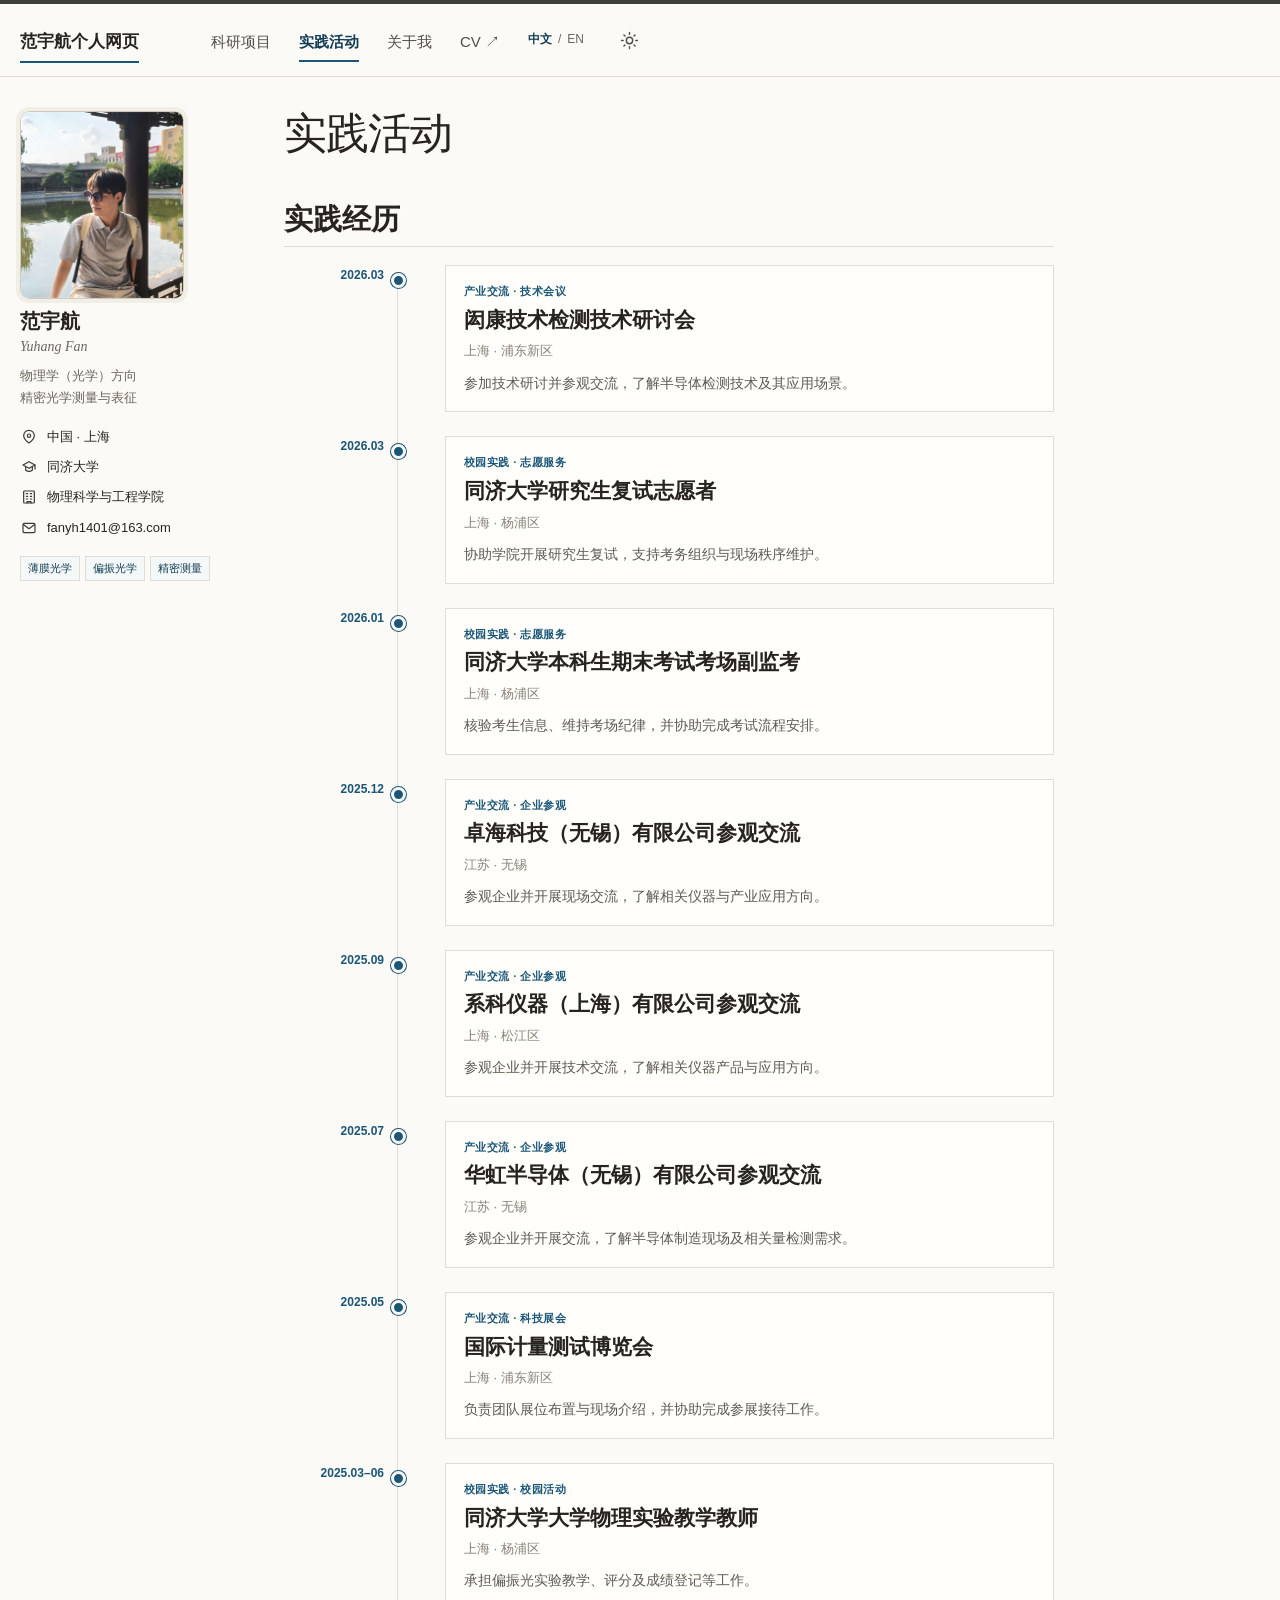
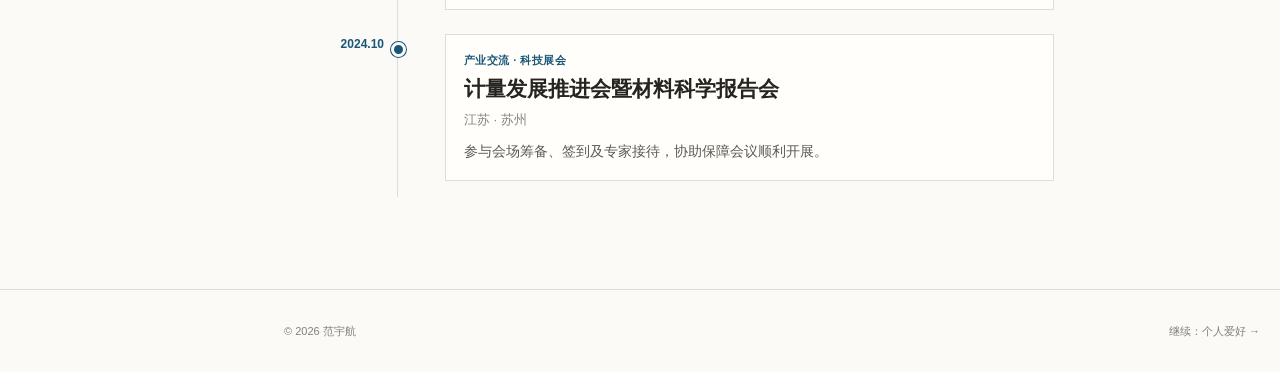
==== activities.html @ e4bcabfd "Initial personal website" ====
<!doctype html>
<html lang="zh-CN">
<head>
  <meta charset="utf-8">
  <meta name="viewport" content="width=device-width, initial-scale=1">
  <meta name="description" content="范宇航的实践活动与相关经历。">
  <title>实践活动｜范宇航</title>
  <script>
    (() => {
      try {
        const savedTheme = localStorage.getItem('site-theme');
        document.documentElement.dataset.theme = savedTheme || 'light';
      } catch { document.documentElement.dataset.theme = 'light'; }
    })();
  </script>
  <link rel="stylesheet" href="styles.css">
</head>
<body data-page="activities" data-language="zh" data-page-zh="activities.html" data-page-en="activities-en.html">
  <a class="skip-link" href="#main-content">跳到主要内容</a>

  <header class="site-header">
    <div class="header-shell">
      <a class="site-title" href="index.html">范宇航个人网页</a>
      <button class="menu-toggle" type="button" aria-expanded="false" aria-controls="primary-navigation">
        <span></span><span></span><span></span>
        <span class="sr-only">打开导航菜单</span>
      </button>
      <nav id="primary-navigation" class="primary-nav" aria-label="主导航">
        <a href="research.html" data-nav="research">科研项目</a>
        <a href="activities.html" data-nav="activities">实践活动</a>
        <a href="index.html" data-nav="home">关于我</a>
        <a href="output/pdf/CV-en.pdf" target="_blank" rel="noopener">CV ↗</a>
        <div class="language-switcher" aria-label="语言选择">
          <a href="activities.html" data-language-choice="zh" aria-current="true">中文</a><span>/</span><a href="activities-en.html" data-language-choice="en">EN</a>
        </div>
        <button class="theme-toggle" type="button" aria-label="切换为夜间模式" title="切换为夜间模式">
          <svg class="theme-icon icon-sun" viewBox="0 0 24 24" aria-hidden="true"><circle cx="12" cy="12" r="4"/><path d="M12 2v2M12 20v2M4.93 4.93l1.42 1.42M17.66 17.66l1.41 1.41M2 12h2M20 12h2M4.93 19.07l1.42-1.42M17.66 6.34l1.41-1.41"/></svg>
          <svg class="theme-icon icon-moon" viewBox="0 0 24 24" aria-hidden="true"><path d="M12 3a6 6 0 0 0 9 9 9 9 0 1 1-9-9Z"/></svg>
        </button>
      </nav>
    </div>
  </header>

  <div class="page-shell">
    <aside class="profile-sidebar" aria-label="个人资料">
      <div class="profile-photo">
        <img src="assets/images/profile-yuhang-fan.png" alt="范宇航的个人照片" width="164" height="188" draggable="false">
      </div>
      <h2>范宇航</h2>
      <p class="profile-name-en">Yuhang Fan</p>
      <p class="profile-subtitle">物理学（光学）方向<br>精密光学测量与表征</p>
      <ul class="profile-details">
        <li><span class="detail-icon" aria-hidden="true"><svg viewBox="0 0 24 24"><path d="M20 10c0 5-8 11-8 11S4 15 4 10a8 8 0 1 1 16 0Z"/><circle cx="12" cy="10" r="2.5"/></svg></span><span>中国 · 上海</span></li>
        <li><span class="detail-icon" aria-hidden="true"><svg viewBox="0 0 24 24"><path d="m3 9 9-5 9 5-9 5-9-5Z"/><path d="M7 12v5c3 2 7 2 10 0v-5M21 9v6"/></svg></span><span>同济大学</span></li>
        <li><span class="detail-icon" aria-hidden="true"><svg viewBox="0 0 24 24"><rect x="4" y="3" width="16" height="18" rx="1"/><path d="M8 7h2M14 7h2M8 11h2M14 11h2M8 15h2M14 15h2M9 21v-2h6v2"/></svg></span><span>物理科学与工程学院</span></li>
        <li><span class="detail-icon" aria-hidden="true"><svg viewBox="0 0 24 24"><rect x="3" y="5" width="18" height="14" rx="2"/><path d="m4 7 8 6 8-6"/></svg></span><a href="mailto:fanyh1401@163.com">fanyh1401@163.com</a></li>
      </ul>
      <div class="sidebar-keywords"><span>薄膜光学</span><span>偏振光学</span><span>精密测量</span></div>
    </aside>

    <main id="main-content" class="content-panel">
      <section class="intro-section" aria-labelledby="activities-heading">
        <h1 id="activities-heading">实践活动</h1>
      </section>

      <section aria-labelledby="practice-heading">
        <h2 id="practice-heading" class="section-title">实践经历</h2>

        <div class="chronology">
          <article class="chronology-item">
            <div class="chronology-date">2026.03</div>
            <div class="chronology-content">
              <p class="entry-type">产业交流 · 技术会议</p>
              <h3>闳康技术检测技术研讨会</h3>
              <p class="activity-place">上海 · 浦东新区</p>
              <p>参加技术研讨并参观交流，了解半导体检测技术及其应用场景。</p>
            </div>
          </article>

          <article class="chronology-item">
            <div class="chronology-date">2026.03</div>
            <div class="chronology-content">
              <p class="entry-type">校园实践 · 志愿服务</p>
              <h3>同济大学研究生复试志愿者</h3>
              <p class="activity-place">上海 · 杨浦区</p>
              <p>协助学院开展研究生复试，支持考务组织与现场秩序维护。</p>
            </div>
          </article>

          <article class="chronology-item">
            <div class="chronology-date">2026.01</div>
            <div class="chronology-content">
              <p class="entry-type">校园实践 · 志愿服务</p>
              <h3>同济大学本科生期末考试考场副监考</h3>
              <p class="activity-place">上海 · 杨浦区</p>
              <p>核验考生信息、维持考场纪律，并协助完成考试流程安排。</p>
            </div>
          </article>

          <article class="chronology-item">
            <div class="chronology-date">2025.12</div>
            <div class="chronology-content">
              <p class="entry-type">产业交流 · 企业参观</p>
              <h3>卓海科技（无锡）有限公司参观交流</h3>
              <p class="activity-place">江苏 · 无锡</p>
              <p>参观企业并开展现场交流，了解相关仪器与产业应用方向。</p>
            </div>
          </article>

          <article class="chronology-item">
            <div class="chronology-date">2025.09</div>
            <div class="chronology-content">
              <p class="entry-type">产业交流 · 企业参观</p>
              <h3>系科仪器（上海）有限公司参观交流</h3>
              <p class="activity-place">上海 · 松江区</p>
              <p>参观企业并开展技术交流，了解相关仪器产品与应用方向。</p>
            </div>
          </article>

          <article class="chronology-item">
            <div class="chronology-date">2025.07</div>
            <div class="chronology-content">
              <p class="entry-type">产业交流 · 企业参观</p>
              <h3>华虹半导体（无锡）有限公司参观交流</h3>
              <p class="activity-place">江苏 · 无锡</p>
              <p>参观企业并开展交流，了解半导体制造现场及相关量检测需求。</p>
            </div>
          </article>

          <article class="chronology-item">
            <div class="chronology-date">2025.05</div>
            <div class="chronology-content">
              <p class="entry-type">产业交流 · 科技展会</p>
              <h3>国际计量测试博览会</h3>
              <p class="activity-place">上海 · 浦东新区</p>
              <p>负责团队展位布置与现场介绍，并协助完成参展接待工作。</p>
            </div>
          </article>

          <article class="chronology-item">
            <div class="chronology-date">2025.03–06</div>
            <div class="chronology-content">
              <p class="entry-type">校园实践 · 校园活动</p>
              <h3>同济大学大学物理实验教学教师</h3>
              <p class="activity-place">上海 · 杨浦区</p>
              <p>承担偏振光实验教学、评分及成绩登记等工作。</p>
            </div>
          </article>

          <article class="chronology-item">
            <div class="chronology-date">2024.10</div>
            <div class="chronology-content">
              <p class="entry-type">产业交流 · 科技展会</p>
              <h3>计量发展推进会暨材料科学报告会</h3>
              <p class="activity-place">江苏 · 苏州</p>
              <p>参与会场筹备、签到及专家接待，协助保障会议顺利开展。</p>
            </div>
          </article>

        </div>
      </section>
    </main>
  </div>

  <footer class="site-footer"><div class="footer-shell"><span>© <span data-current-year></span> 范宇航</span><span class="footer-side"><a href="index.html#hobbies">继续：个人爱好 →</a><span class="visit-counter" data-visit-counter hidden>累计访问 <strong data-visit-count>—</strong> 次</span></span></div></footer>
  <script src="script.js"></script>
</body>
</html>
---- styles.css ----
:root {
  --ink: #27241f;
  --muted: #6b675f;
  --paper: #fbfaf6;
  --surface: #f4f1e9;
  --line: #e2ddd2;
  --accent: #1a5678;
  --accent-deep: #123d56;
  --accent-soft: #eaf3f5;
  --header-bg: rgba(251, 250, 246, 0.96);
  --panel: #fffefa;
  --card-border: #e0dbcf;
  --text-soft: #5e5a53;
  --nav-text: #524e47;
  --icon: #393a36;
  --tag-bg: #f4f8f8;
  --sans: "Microsoft YaHei UI", "Microsoft YaHei", "PingFang SC", "Noto Sans CJK SC", "Helvetica Neue", Arial, sans-serif;
  --latin-serif: Georgia, "Times New Roman", serif;
  --shell: min(1240px, calc(100% - 40px));
}

* { box-sizing: border-box; }

html { color-scheme: light; scroll-behavior: smooth; }

html[data-theme="dark"] {
  color-scheme: dark;
  --ink: #ece9e1;
  --muted: #aaa69d;
  --paper: #171816;
  --surface: #23241f;
  --line: #3c3d37;
  --accent: #78b9d8;
  --accent-deep: #a9d7ec;
  --accent-soft: #1d333b;
  --header-bg: rgba(23, 24, 22, 0.96);
  --panel: #1d1e1b;
  --card-border: #3d3d35;
  --text-soft: #bbb7ad;
  --nav-text: #c5c1b7;
  --icon: #d3d0c8;
  --tag-bg: #202b2e;
}

body {
  margin: 0;
  border-top: 4px solid #3f403a;
  color: var(--ink);
  background: var(--paper);
  font-family: var(--sans);
  font-size: 16px;
  line-height: 1.78;
  -webkit-font-smoothing: antialiased;
  transition: color .2s ease, background-color .2s ease;
}

a { color: inherit; text-decoration: none; }
a:hover { color: var(--accent); }
button { font: inherit; }
::selection { color: #fff; background: var(--accent); }

.sr-only {
  position: absolute;
  width: 1px;
  height: 1px;
  padding: 0;
  margin: -1px;
  overflow: hidden;
  clip: rect(0, 0, 0, 0);
  white-space: nowrap;
  border: 0;
}

.skip-link {
  position: fixed;
  z-index: 100;
  top: 8px;
  left: 8px;
  padding: 8px 13px;
  color: #fff;
  background: var(--accent);
  transform: translateY(-160%);
}

.skip-link:focus { transform: translateY(0); }

.site-header {
  position: sticky;
  z-index: 50;
  top: 0;
  border-bottom: 1px solid var(--line);
  background: var(--header-bg);
  backdrop-filter: blur(10px);
}

.header-shell {
  width: var(--shell);
  min-height: 72px;
  margin-inline: auto;
  display: flex;
  align-items: center;
  gap: 72px;
}

.site-title {
  position: relative;
  flex: 0 0 auto;
  padding-block: 22px 18px;
  font-size: 17px;
  font-weight: 700;
}

.site-title::after {
  position: absolute;
  right: 0;
  bottom: 12px;
  left: 0;
  height: 2px;
  background: var(--accent);
  content: "";
}

.primary-nav { display: flex; align-items: center; gap: 28px; }

.primary-nav a {
  position: relative;
  padding: 23px 0 19px;
  color: var(--nav-text);
  font-size: 15px;
}

.primary-nav a::after {
  position: absolute;
  right: 0;
  bottom: 12px;
  left: 0;
  height: 2px;
  background: var(--accent);
  content: "";
  transform: scaleX(0);
  transition: transform .18s ease;
}

.primary-nav a:hover::after,
.primary-nav a[aria-current="page"]::after { transform: scaleX(1); }
.primary-nav a[aria-current="page"] { color: var(--accent-deep); font-weight: 700; }

.language-switcher { display: flex; align-items: center; gap: 6px; color: var(--muted); font-size: 12px; white-space: nowrap; }
.language-switcher a { padding: 4px 0; color: var(--muted); font-size: 12px; }
.language-switcher a::after { display: none; }
.language-switcher a[aria-current="true"] { color: var(--accent-deep); font-weight: 700; }
.language-switcher a:hover { color: var(--accent); }

.theme-toggle {
  width: 34px;
  height: 34px;
  padding: 7px;
  border: 0;
  border-radius: 50%;
  display: grid;
  place-items: center;
  color: var(--nav-text);
  background: transparent;
  cursor: pointer;
  transition: color .18s ease, background-color .18s ease;
}

.theme-toggle:hover { color: var(--accent); background: var(--accent-soft); }
.theme-icon { width: 19px; height: 19px; display: block; fill: none; stroke: currentColor; stroke-width: 1.8; stroke-linecap: round; stroke-linejoin: round; }
.icon-moon { display: none; }
html[data-theme="dark"] .icon-sun { display: none; }
html[data-theme="dark"] .icon-moon { display: block; }

.menu-toggle { display: none; }

.page-shell {
  width: var(--shell);
  min-height: calc(100vh - 190px);
  margin-inline: auto;
  padding-block: 34px 84px;
  display: grid;
  grid-template-columns: 218px minmax(0, 770px);
  gap: 46px;
  align-items: start;
}

.profile-sidebar {
  position: sticky;
  top: 106px;
  width: 100%;
  align-self: start;
}

.profile-photo {
  width: 164px;
  height: 188px;
  box-sizing: border-box;
  flex: 0 0 164px;
  margin-bottom: 8px;
  border: 1px solid #d1cbbf;
  border-radius: 9px;
  outline: 4px solid #f1eee6;
  overflow: hidden;
  display: block;
  color: #82909a;
  background:
    linear-gradient(145deg, transparent 49.6%, #d9e5e8 50%, transparent 50.4%),
    linear-gradient(35deg, #edf2f1, #f8f7f2);
  text-align: center;
  font-family: var(--sans);
  letter-spacing: .14em;
  cursor: default;
  user-select: none;
}

.profile-photo img {
  width: 100%;
  height: 100%;
  display: block;
  object-fit: cover;
  object-position: 50% 55%;
  pointer-events: none;
  user-select: none;
  -webkit-user-drag: none;
}

.profile-photo span { font-size: 12px; font-weight: 700; }
.profile-photo small { margin-top: 5px; font-size: 10px; letter-spacing: .05em; }

.profile-sidebar h2 { margin: 8px 0 0; font-size: 20px; line-height: 1.4; }
.profile-name-en { margin: 0 0 5px; color: var(--muted); font-family: var(--latin-serif); font-size: 14px; font-style: italic; }
.profile-subtitle { margin: 0 0 18px; color: var(--muted); font-size: 13px; line-height: 1.7; }

.profile-details { margin: 0; padding: 0; list-style: none; }
.profile-details li { margin-bottom: 10px; display: grid; grid-template-columns: 18px 1fr; gap: 9px; align-items: start; font-size: 13px; line-height: 1.55; }
.detail-icon { width: 18px; height: 18px; margin-top: 1px; display: grid; place-items: center; color: var(--icon); }
.detail-icon svg { width: 16px; height: 16px; display: block; fill: none; stroke: currentColor; stroke-width: 1.8; stroke-linecap: round; stroke-linejoin: round; }
.profile-details a { word-break: break-all; }
body[data-language="en"] .profile-details li { font-size: 12px; line-height: 1.5; }
body[data-language="en"] .profile-subtitle { line-height: 1.55; }

.sidebar-keywords { margin-top: 18px; display: flex; flex-wrap: wrap; gap: 5px; }
.sidebar-keywords span { padding: 2px 7px; border: 1px solid var(--line); color: var(--accent-deep); background: var(--tag-bg); font-family: var(--sans); font-size: 11px; }

.content-panel { min-width: 0; }
.content-panel p { margin: 0 0 18px; }
.intro-section h1 { margin: -4px 0 16px; font-size: 43px; font-weight: 500; letter-spacing: -.02em; line-height: 1.25; }
.intro-section > p { font-size: 17px; line-height: 1.9; }
.inline-link { color: var(--accent-deep); border-bottom: 1px solid color-mix(in srgb, var(--accent) 35%, transparent); }
.inline-link:hover { border-bottom-color: var(--accent); }

.content-panel section + section { margin-top: 38px; }

.section-title {
  margin: 0 0 18px;
  padding-bottom: 7px;
  border-bottom: 1px solid var(--line);
  font-size: 29px;
  font-weight: 600;
  line-height: 1.4;
}

.practice-preview { border-top: 1px solid var(--line); }
.practice-preview article { padding: 14px 0; border-bottom: 1px solid var(--line); display: grid; grid-template-columns: 126px 1fr; gap: 20px; }
.practice-preview article > span { padding-top: 2px; color: var(--accent); font-size: 12px; font-weight: 700; }
.practice-preview h3 { margin: 0 0 3px; font-size: 17px; }
.practice-preview p { margin: 0; color: var(--muted); font-size: 14px; }
.section-link { margin-top: 12px; display: inline-block; color: var(--accent); font-size: 13px; font-weight: 700; }

.topic-card,
.project-entry {
  margin: 18px 0;
  padding: 17px 22px 16px;
  border: 1px solid var(--card-border);
  border-left: 4px solid var(--accent);
  border-radius: 8px;
  background: var(--surface);
}

.topic-card h3,
.project-entry h3,
.activity-entry h3,
.chronology-item h3,
.interest-list h3 {
  margin: 0 0 4px;
  font-size: 21px;
  font-weight: 600;
  line-height: 1.5;
}

.topic-card p,
.project-entry > p,
.activity-entry p { margin: 0 0 10px; color: var(--text-soft); line-height: 1.72; }

.card-meta { display: flex; flex-wrap: wrap; gap: 7px; align-items: center; font-family: var(--sans); }
.card-meta strong { margin-right: 3px; color: #69645c; font-size: 11px; }
.card-meta span { padding: 2px 7px; border: 1px solid var(--line); border-radius: 4px; color: var(--accent-deep); background: var(--panel); font-size: 11px; line-height: 1.5; }

.note-box {
  margin: 28px 0 38px;
  padding: 14px 18px;
  border-left: 4px solid #3f8ca0;
  background: var(--accent-soft);
}

.note-box strong { color: var(--accent); }
.note-box p { margin: 3px 0 0; color: var(--muted); font-size: 14px; }

#hobbies { scroll-margin-top: 96px; }

.interest-list { display: grid; grid-template-columns: repeat(3, 1fr); gap: 12px; }
.interest-list article { padding: 15px 16px; border: 1px solid var(--line); background: var(--panel); }
.interest-list h3 { font-size: 18px; }
.interest-list p { margin: 0; color: var(--muted); font-size: 14px; line-height: 1.65; }
.hobby-invitation { margin: 10px 2px 0 !important; color: #948e84; font-size: 11px; }

.project-entry { margin-bottom: 20px; padding: 20px 23px; }
.entry-heading { margin-bottom: 10px; display: grid; grid-template-columns: 38px 1fr; gap: 12px; align-items: start; }
.entry-number { padding-top: 2px; color: var(--accent); font-family: var(--sans); font-size: 14px; font-weight: 800; }
.entry-type { margin: 0 !important; color: var(--accent) !important; font-family: var(--sans); font-size: 11px; font-weight: 700; letter-spacing: .04em; }
.project-entry h3 { font-size: 23px; }

.entry-facts { margin: 15px 0; display: grid; grid-template-columns: repeat(3, 1fr); gap: 10px; }
.entry-facts div { padding-top: 7px; border-top: 1px solid var(--line); }
.entry-facts dt { color: #8a847b; font-family: var(--sans); font-size: 10px; font-weight: 700; }
.entry-facts dd { margin: 3px 0 0; font-size: 13px; line-height: 1.5; }

.research-projects { counter-reset: project; }
.project-featured {
  margin: 22px 0 34px;
  padding: 25px 26px 24px;
  border-left-width: 5px;
  background: var(--panel);
}

.project-lead { color: var(--ink) !important; font-size: 15px; line-height: 1.85 !important; }

.project-points {
  margin: 20px 0 22px;
  display: grid;
  grid-template-columns: repeat(3, 1fr);
  gap: 10px;
}

.project-points > div {
  min-height: 150px;
  padding: 14px 15px;
  border-top: 3px solid var(--accent);
  background: var(--surface);
}

.project-points strong { color: var(--accent-deep); font-size: 13px; }
.project-points p { margin: 5px 0 0; color: var(--text-soft); font-size: 12px; line-height: 1.7; }

.project-figure { margin: 18px 0 0; }
.project-figure img {
  width: 100%;
  height: auto;
  border: 1px solid var(--line);
  display: block;
  background: #fff;
}

.project-figure figcaption {
  margin-top: 7px;
  color: #858078;
  font-size: 11px;
  line-height: 1.55;
}

.project-figure-wide { margin-top: 22px; }
.project-figure-sequence { margin-bottom: 18px; }
.project-gallery { margin-bottom: 18px; display: grid; gap: 14px; }
.project-gallery-two { grid-template-columns: repeat(2, minmax(0, 1fr)); }
.project-gallery .project-figure img { aspect-ratio: 1.55 / 1; object-fit: contain; }
.project-gallery-algorithm .project-figure:first-child img { object-fit: cover; }

.method-flow {
  margin: 20px 0 22px;
  display: grid;
  grid-template-columns: repeat(2, minmax(0, 1fr));
  border-top: 1px solid var(--line);
  border-left: 1px solid var(--line);
}

.method-flow > div { min-height: 130px; padding: 14px 15px; border-right: 1px solid var(--line); border-bottom: 1px solid var(--line); }
.method-flow span { margin-right: 8px; color: var(--accent); font-size: 10px; font-weight: 800; }
.method-flow strong { color: var(--ink); font-size: 13px; }
.method-flow p { margin: 5px 0 0; color: var(--text-soft); font-size: 12px; line-height: 1.7; }

.formula-panel {
  margin: 20px 0 13px;
  border: 1px solid var(--line);
  background: var(--surface);
}

.formula-panel > div {
  min-height: 62px;
  padding: 12px 16px;
  border-bottom: 1px solid var(--line);
  display: grid;
  grid-template-columns: 90px 1fr;
  align-items: center;
  gap: 12px;
}

.formula-panel > div:last-child { border-bottom: 0; }
.formula-label { color: var(--accent); font-size: 11px; font-weight: 700; }
.formula-panel p { margin: 0; overflow-wrap: anywhere; font-family: Georgia, "Times New Roman", serif; font-size: 18px; line-height: 1.5; }
.formula-explain { color: var(--text-soft) !important; font-size: 13px; line-height: 1.78 !important; }

.research-roadmap {
  margin: 20px 0;
  display: grid;
  grid-template-columns: repeat(3, minmax(0, 1fr));
  gap: 10px;
}

.research-roadmap > div { padding: 14px 14px 12px; border: 1px solid var(--line); }
.research-roadmap span { color: var(--accent); font-size: 10px; font-weight: 700; }
.research-roadmap h4 { margin: 2px 0 5px; font-size: 14px; }
.research-roadmap p { margin: 0; color: var(--text-soft); font-size: 12px; line-height: 1.65; }
.project-status { margin: 16px 0; padding: 11px 13px; background: var(--accent-soft); display: flex; flex-wrap: wrap; gap: 7px; align-items: center; }
.project-status strong { margin-right: 4px; color: var(--accent-deep); font-size: 11px; }
.project-status span { padding: 2px 7px; border: 1px solid color-mix(in srgb, var(--accent) 28%, transparent); color: var(--accent-deep); background: var(--panel); font-size: 11px; }

.activity-entry {
  margin: 18px 0;
  padding: 18px 21px;
  border: 1px solid var(--line);
  border-left: 4px solid var(--accent);
  display: grid;
  grid-template-columns: 74px 1fr;
  gap: 18px;
  background: var(--panel);
}

.placeholder-entry { border-left-style: dashed; }
.activity-date { padding-top: 4px; color: var(--accent); font-style: italic; }
.activity-place { margin: 0 0 8px !important; color: #888178 !important; font-size: 13px; }
.content-note { margin-top: 28px; }

.chronology { position: relative; margin-top: 16px; padding-left: 136px; }
.chronology::before { position: absolute; top: 8px; bottom: 8px; left: 113px; width: 1px; background: var(--line); content: ""; }
.chronology-item { position: relative; min-height: 128px; padding: 0 0 24px 25px; }
.chronology-item::before {
  position: absolute;
  top: 8px;
  left: -29px;
  width: 9px;
  height: 9px;
  border: 3px solid var(--paper);
  border-radius: 50%;
  background: var(--accent);
  box-shadow: 0 0 0 1px var(--accent);
  content: "";
}

.chronology-date { position: absolute; top: 0; right: calc(100% + 36px); width: 110px; color: var(--accent); font-size: 12px; font-weight: 700; text-align: right; white-space: nowrap; }
.chronology-content { padding: 16px 18px; border: 1px solid var(--line); background: var(--panel); }
.chronology-content .entry-type { margin: 0 !important; }
.chronology-content h3 { margin: 2px 0 4px; }
.chronology-content > p:last-child { margin-bottom: 0; color: var(--text-soft); font-size: 14px; }

html[data-theme="dark"] .profile-photo {
  border-color: #484a45;
  outline-color: #292a26;
  color: #9baeb5;
  background:
    linear-gradient(145deg, transparent 49.6%, #34464c 50%, transparent 50.4%),
    linear-gradient(35deg, #222927, #2c2d29);
}

.site-footer { border-top: 1px solid var(--line); }
.footer-shell {
  width: var(--shell);
  min-height: 82px;
  margin-inline: auto;
  padding-left: 264px;
  display: flex;
  align-items: center;
  justify-content: space-between;
  gap: 20px;
  color: #858078;
  font-family: var(--sans);
  font-size: 11px;
}

.footer-side { display: flex; align-items: center; gap: 18px; }
.visit-counter { color: #9a958c; }
.visit-counter strong { color: inherit; font-weight: 600; }

@media (max-width: 1080px) {
  :root { --shell: min(760px, calc(100% - 32px)); }
  .header-shell { min-height: 64px; justify-content: space-between; gap: 20px; }
  .site-title { padding-block: 18px 15px; }
  .site-title::after { bottom: 9px; }
  .menu-toggle { width: 40px; height: 40px; padding: 9px; border: 0; display: grid; align-content: center; gap: 5px; background: transparent; cursor: pointer; }
  .menu-toggle span:not(.sr-only) { display: block; width: 22px; height: 2px; background: var(--ink); transition: transform .2s ease, opacity .2s ease; }
  .menu-toggle[aria-expanded="true"] span:nth-child(1) { transform: translateY(7px) rotate(45deg); }
  .menu-toggle[aria-expanded="true"] span:nth-child(2) { opacity: 0; }
  .menu-toggle[aria-expanded="true"] span:nth-child(3) { transform: translateY(-7px) rotate(-45deg); }
  .primary-nav { position: absolute; top: 64px; right: 0; left: 0; padding: 13px max(16px, calc((100% - 760px) / 2)); border-bottom: 1px solid var(--line); background: var(--paper); display: none; align-items: stretch; flex-direction: column; gap: 0; box-shadow: 0 12px 22px rgba(39,36,31,.08); }
  .primary-nav.is-open { display: flex; }
  .primary-nav a { padding: 8px 0; }
  .primary-nav a::after { display: none; }
  .language-switcher { padding: 7px 0; }
  .language-switcher a { padding: 0; }
  .theme-toggle { margin: 5px 0; }
  .page-shell { padding-top: 28px; grid-template-columns: 1fr; gap: 34px; }
  .profile-sidebar { position: static; display: grid; grid-template-columns: 164px 1fr; column-gap: 24px; }
  .profile-photo { grid-row: 1 / span 5; }
  .profile-sidebar h2 { margin-top: 0; }
  .profile-details { margin-top: 4px; display: grid; grid-template-columns: repeat(2, minmax(0, 1fr)); gap: 4px 18px; }
  .sidebar-keywords { margin-top: 8px; }
  .footer-shell { padding-left: 0; }
}

@media (max-width: 600px) {
  body { font-size: 15px; }
  .page-shell { padding-block: 22px 60px; gap: 30px; }
  .site-title { font-size: 16px; }
  .profile-sidebar { display: block; }
  .profile-details { display: block; }
  .intro-section h1 { font-size: 36px; }
  .intro-section > p { font-size: 16px; }
  .section-title { font-size: 25px; }
  .topic-card, .project-entry { padding: 15px 16px; }
  .interest-list { grid-template-columns: 1fr; }
  .practice-preview article { grid-template-columns: 1fr; gap: 3px; }
  .entry-facts { grid-template-columns: 1fr; }
  .project-featured { padding: 18px 16px; }
  .project-points,
  .project-gallery-two,
  .method-flow,
  .research-roadmap { grid-template-columns: 1fr; }
  .project-points > div,
  .method-flow > div { min-height: 0; }
  .formula-panel > div { grid-template-columns: 1fr; gap: 2px; }
  .formula-panel p { font-size: 15px; }
  .entry-heading { grid-template-columns: 30px 1fr; }
  .project-entry h3 { font-size: 20px; }
  .activity-entry { grid-template-columns: 1fr; gap: 2px; }
  .chronology { padding-left: 0; }
  .chronology::before { left: 4px; }
  .chronology-item { padding-left: 28px; }
  .chronology-item::before { left: 0; }
  .chronology-date { position: static; width: auto; margin-bottom: 5px; text-align: left; }
  .footer-shell { min-height: 100px; padding-block: 20px; align-items: flex-start; flex-direction: column; justify-content: center; gap: 4px; }
  .footer-side { align-items: flex-start; flex-direction: column; gap: 4px; }
}

@media (prefers-reduced-motion: reduce) {
  html { scroll-behavior: auto; }
  *, *::before, *::after { transition-duration: .01ms !important; }
}
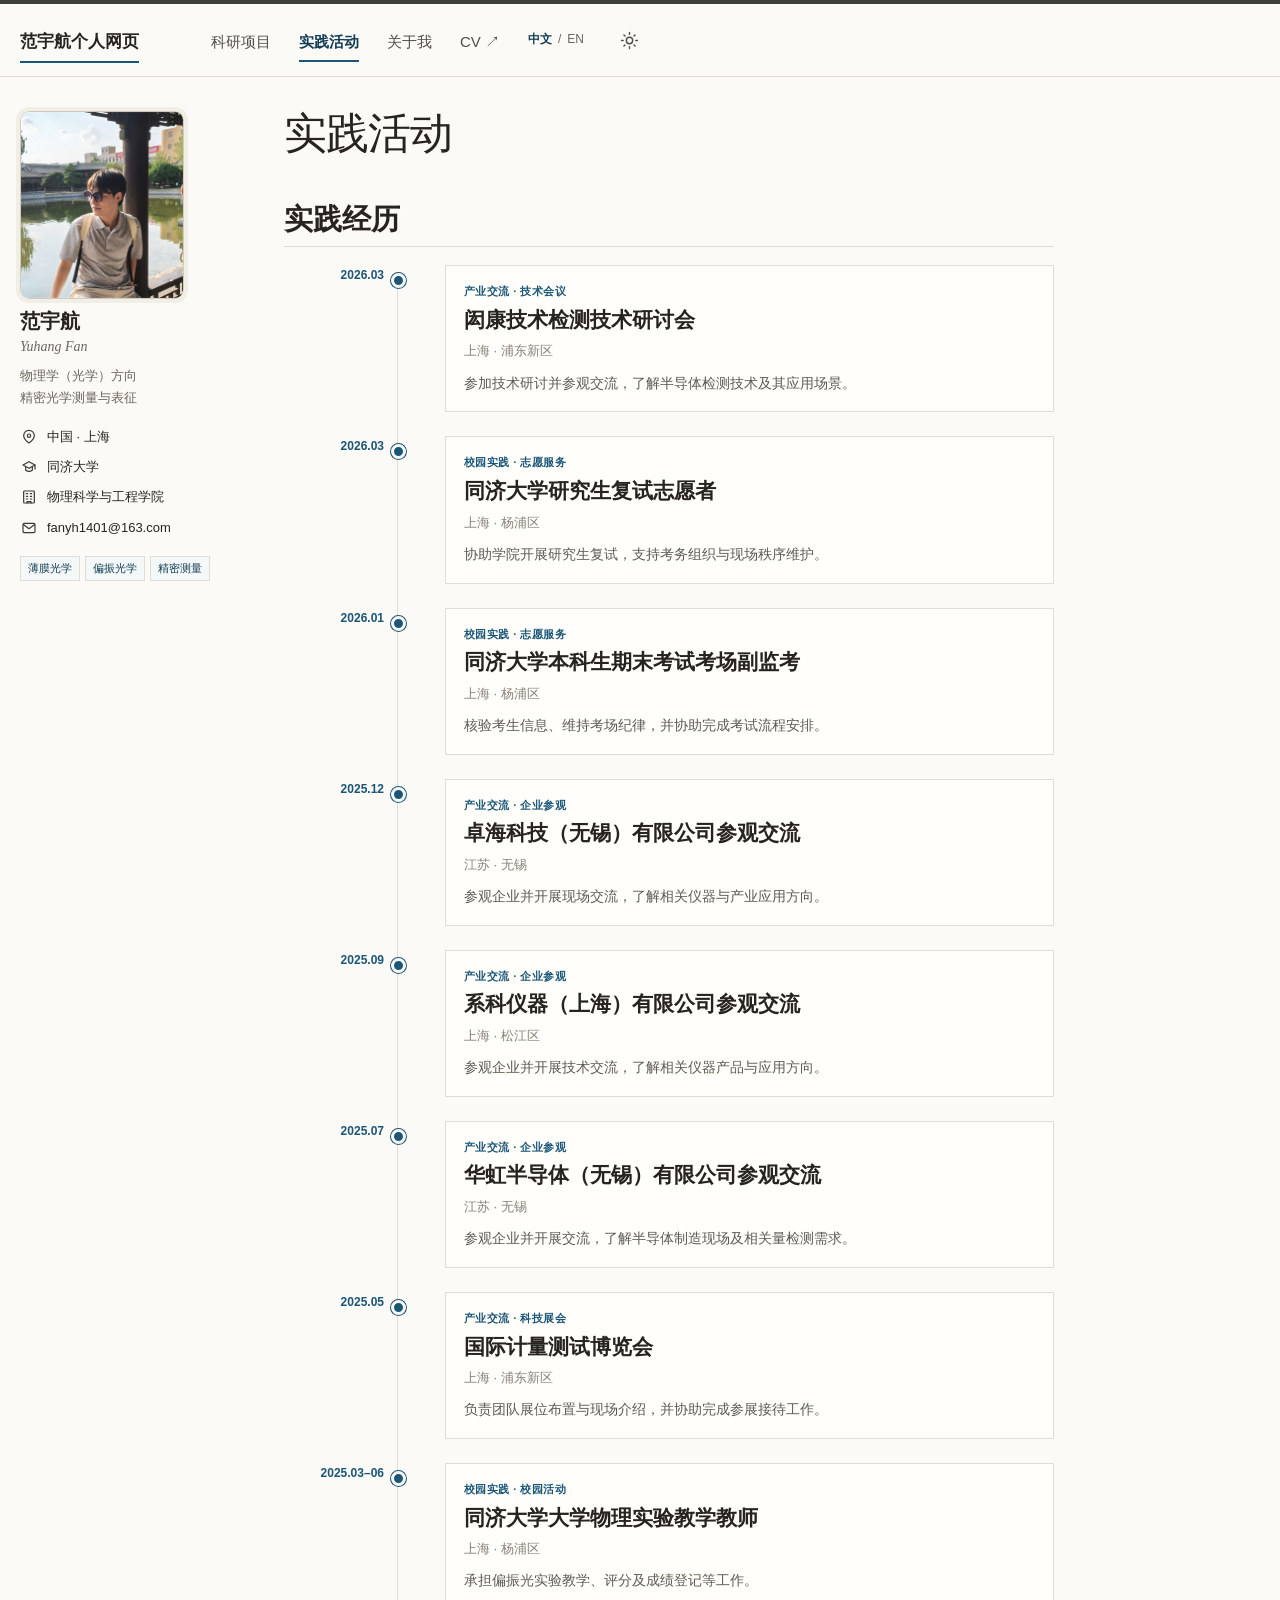
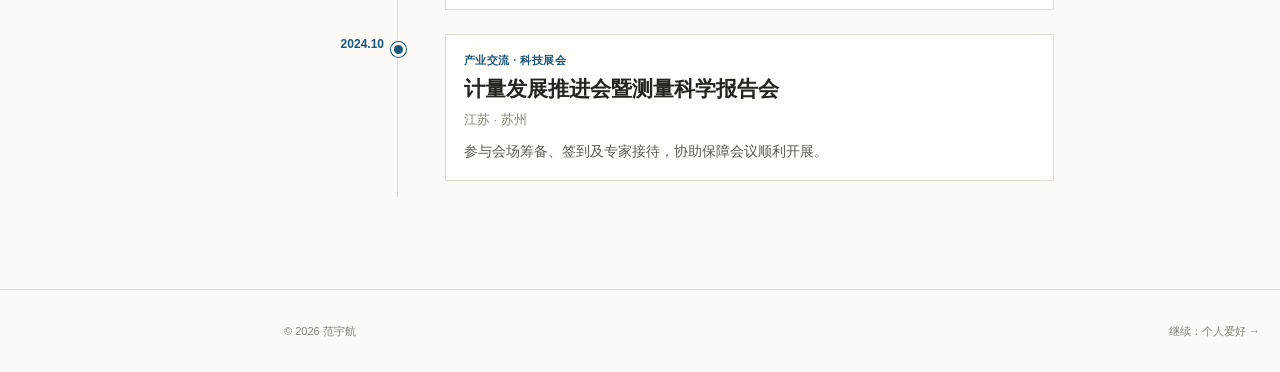
==== commit 4c2f1ab3: "Correct 2024 symposium title" ====
--- a/activities.html
+++ b/activities.html
@@ -151,7 +151,7 @@
             <div class="chronology-date">2024.10</div>
             <div class="chronology-content">
               <p class="entry-type">产业交流 · 科技展会</p>
-              <h3>计量发展推进会暨材料科学报告会</h3>
+              <h3>计量发展推进会暨测量科学报告会</h3>
               <p class="activity-place">江苏 · 苏州</p>
               <p>参与会场筹备、签到及专家接待，协助保障会议顺利开展。</p>
             </div>
